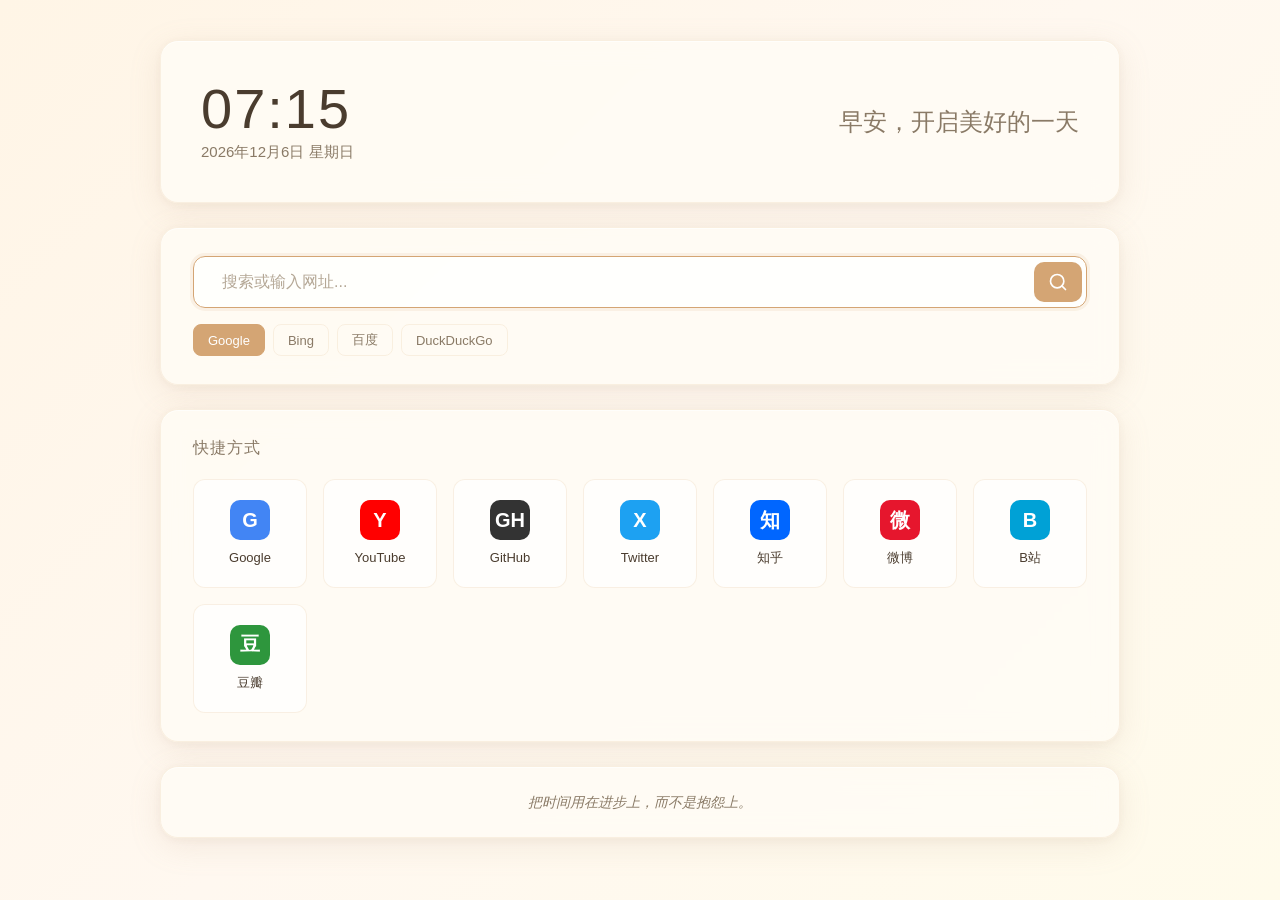
==== newtab.html @ 4c45e6b8 "feat: 创建浏览器新标签页插件 Co-authored-by: traeagent <traeagent@users.noreply.github.com>" ====
<!DOCTYPE html>
<html lang="zh-CN">
<head>
  <meta charset="UTF-8" />
  <meta name="viewport" content="width=device-width, initial-scale=1.0" />
  <title>New Tab</title>
  <link rel="stylesheet" href="styles.css" />
</head>
<body>
  <div class="container">
    <header class="hero-card">
      <div class="time-section">
        <div class="time" id="time">00:00</div>
        <div class="date" id="date">加载中...</div>
      </div>
      <div class="greeting" id="greeting">你好</div>
    </header>

    <section class="card search-card">
      <form class="search-box" id="searchForm">
        <input
          type="text"
          id="searchInput"
          class="search-input"
          placeholder="搜索或输入网址..."
          autocomplete="off"
          autofocus
        />
        <button type="submit" class="search-btn" aria-label="搜索">
          <svg viewBox="0 0 24 24" width="20" height="20" fill="none" stroke="currentColor" stroke-width="2" stroke-linecap="round" stroke-linejoin="round">
            <circle cx="11" cy="11" r="8"></circle>
            <line x1="21" y1="21" x2="16.65" y2="16.65"></line>
          </svg>
        </button>
      </form>
      <div class="search-engines">
        <button class="engine-btn active" data-engine="google">Google</button>
        <button class="engine-btn" data-engine="bing">Bing</button>
        <button class="engine-btn" data-engine="baidu">百度</button>
        <button class="engine-btn" data-engine="duckduckgo">DuckDuckGo</button>
      </div>
    </section>

    <section class="card shortcuts-card">
      <h2 class="card-title">快捷方式</h2>
      <div class="shortcuts-grid" id="shortcutsGrid"></div>
    </section>

    <footer class="footer-card">
      <div class="quote" id="quote">每一个不曾起舞的日子，都是对生命的辜负。</div>
    </footer>
  </div>
  <script src="script.js"></script>
</body>
</html>
---- styles.css ----
:root {
  --bg-gradient: linear-gradient(135deg, #fff5e6 0%, #fff8f0 50%, #fffbeb 100%);
  --card-bg: rgba(255, 252, 245, 0.85);
  --card-border: rgba(245, 230, 210, 0.6);
  --card-shadow: 0 8px 32px rgba(180, 150, 120, 0.15),
                 0 2px 8px rgba(180, 150, 120, 0.08),
                 inset 0 1px 0 rgba(255, 255, 255, 0.6);
  --card-hover-shadow: 0 12px 40px rgba(180, 150, 120, 0.25),
                       0 4px 12px rgba(180, 150, 120, 0.12),
                       inset 0 1px 0 rgba(255, 255, 255, 0.6);
  --text-primary: #4a3c2e;
  --text-secondary: #8a7a66;
  --text-muted: #b5a896;
  --accent: #d4a574;
  --accent-hover: #c99560;
  --input-bg: rgba(255, 255, 255, 0.7);
  --radius: 18px;
  --radius-sm: 12px;
}

* {
  margin: 0;
  padding: 0;
  box-sizing: border-box;
}

body {
  font-family: -apple-system, BlinkMacSystemFont, "Segoe UI", "PingFang SC",
               "Microsoft YaHei", sans-serif;
  min-height: 100vh;
  background: var(--bg-gradient);
  color: var(--text-primary);
  padding: 40px 20px;
  display: flex;
  justify-content: center;
  align-items: flex-start;
  -webkit-font-smoothing: antialiased;
  -moz-osx-font-smoothing: grayscale;
}

.container {
  width: 100%;
  max-width: 960px;
  display: flex;
  flex-direction: column;
  gap: 24px;
}

.card,
.hero-card,
.footer-card {
  background: var(--card-bg);
  border: 1px solid var(--card-border);
  border-radius: var(--radius);
  box-shadow: var(--card-shadow);
  backdrop-filter: blur(12px);
  -webkit-backdrop-filter: blur(12px);
  padding: 32px;
  transition: all 0.3s ease;
}

.hero-card {
  display: flex;
  justify-content: space-between;
  align-items: center;
  flex-wrap: wrap;
  gap: 20px;
  padding: 40px;
}

.time-section {
  display: flex;
  flex-direction: column;
  gap: 6px;
}

.time {
  font-size: 56px;
  font-weight: 200;
  letter-spacing: 2px;
  color: var(--text-primary);
  font-variant-numeric: tabular-nums;
  line-height: 1;
}

.date {
  font-size: 15px;
  color: var(--text-secondary);
}

.greeting {
  font-size: 24px;
  font-weight: 300;
  color: var(--text-secondary);
  text-align: right;
}

.search-card {
  padding: 28px 32px;
}

.search-box {
  display: flex;
  align-items: center;
  background: var(--input-bg);
  border: 1px solid var(--card-border);
  border-radius: var(--radius-sm);
  padding: 4px 4px 4px 20px;
  transition: all 0.2s ease;
}

.search-box:focus-within {
  border-color: var(--accent);
  box-shadow: 0 0 0 3px rgba(212, 165, 116, 0.12);
}

.search-input {
  flex: 1;
  border: none;
  outline: none;
  background: transparent;
  font-size: 16px;
  color: var(--text-primary);
  padding: 12px 8px;
  font-family: inherit;
}

.search-input::placeholder {
  color: var(--text-muted);
}

.search-btn {
  background: var(--accent);
  border: none;
  border-radius: 10px;
  padding: 10px 14px;
  cursor: pointer;
  color: white;
  display: flex;
  align-items: center;
  justify-content: center;
  transition: all 0.2s ease;
}

.search-btn:hover {
  background: var(--accent-hover);
  transform: translateY(-1px);
}

.search-engines {
  display: flex;
  gap: 8px;
  margin-top: 16px;
  flex-wrap: wrap;
}

.engine-btn {
  background: transparent;
  border: 1px solid var(--card-border);
  border-radius: 8px;
  padding: 6px 14px;
  font-size: 13px;
  color: var(--text-secondary);
  cursor: pointer;
  font-family: inherit;
  transition: all 0.2s ease;
}

.engine-btn:hover {
  color: var(--text-primary);
  border-color: var(--accent);
}

.engine-btn.active {
  background: var(--accent);
  border-color: var(--accent);
  color: white;
}

.shortcuts-card {
  padding: 28px 32px;
}

.card-title {
  font-size: 16px;
  font-weight: 500;
  color: var(--text-secondary);
  margin-bottom: 20px;
  letter-spacing: 1px;
}

.shortcuts-grid {
  display: grid;
  grid-template-columns: repeat(auto-fill, minmax(110px, 1fr));
  gap: 16px;
}

.shortcut-item {
  display: flex;
  flex-direction: column;
  align-items: center;
  justify-content: center;
  padding: 20px 12px;
  background: var(--input-bg);
  border: 1px solid var(--card-border);
  border-radius: var(--radius-sm);
  cursor: pointer;
  transition: all 0.2s ease;
  text-decoration: none;
  color: inherit;
  gap: 10px;
}

.shortcut-item:hover {
  transform: translateY(-3px);
  box-shadow: 0 6px 20px rgba(180, 150, 120, 0.15);
  border-color: var(--accent);
}

.shortcut-icon {
  width: 40px;
  height: 40px;
  border-radius: 10px;
  display: flex;
  align-items: center;
  justify-content: center;
  font-size: 20px;
  font-weight: 600;
  color: white;
}

.shortcut-name {
  font-size: 13px;
  color: var(--text-primary);
  text-align: center;
  line-height: 1.3;
}

.footer-card {
  padding: 24px 32px;
  text-align: center;
}

.quote {
  font-size: 14px;
  color: var(--text-secondary);
  font-style: italic;
  line-height: 1.6;
}

@media (max-width: 640px) {
  body {
    padding: 24px 16px;
  }

  .hero-card {
    flex-direction: column;
    text-align: center;
    padding: 28px 20px;
  }

  .greeting {
    text-align: center;
  }

  .time {
    font-size: 44px;
  }

  .card,
  .search-card,
  .shortcuts-card,
  .footer-card {
    padding: 20px;
  }

  .shortcuts-grid {
    grid-template-columns: repeat(auto-fill, minmax(90px, 1fr));
    gap: 12px;
  }
}
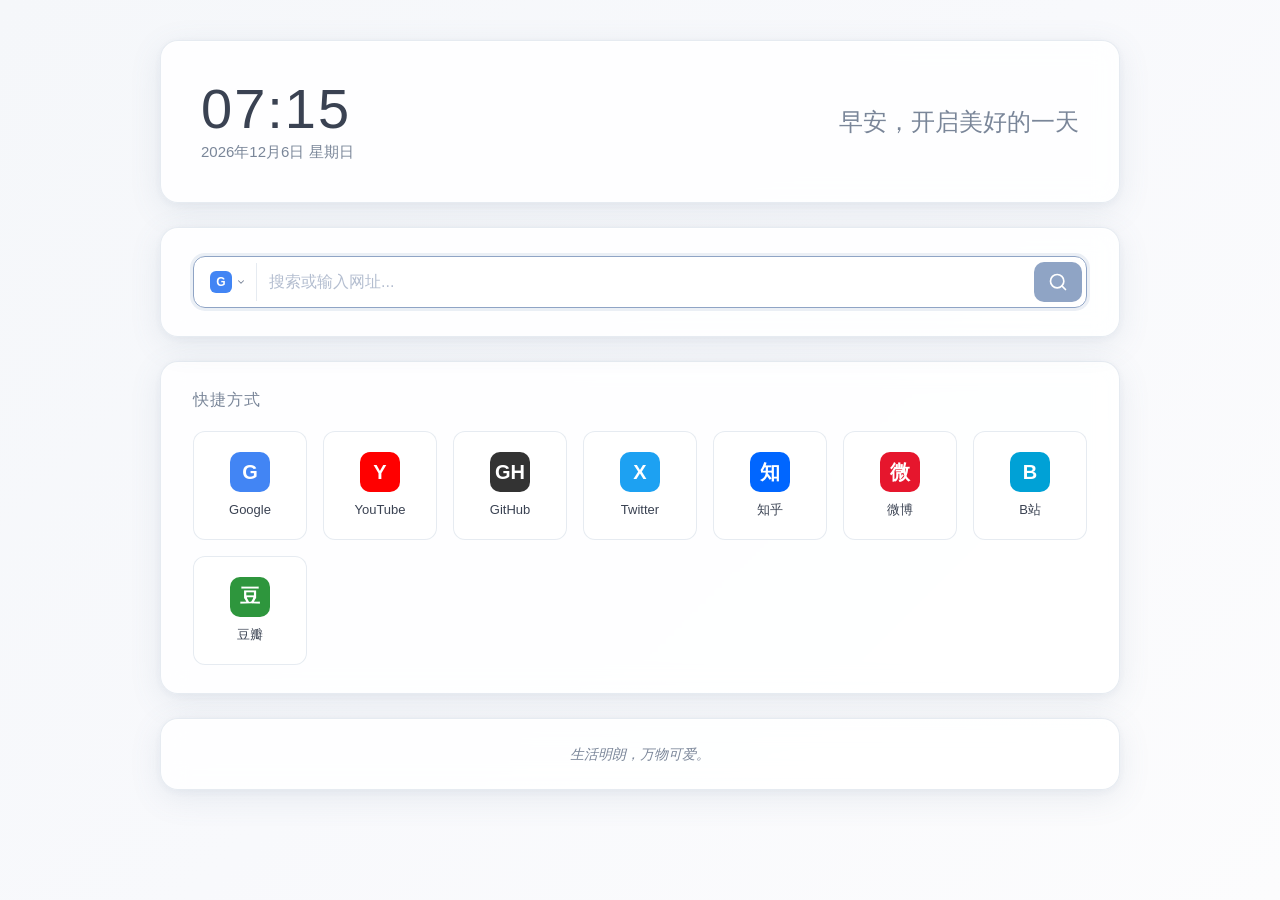
==== commit 970397e7: "feat: 创建浏览器新标签页插件 Co-authored-by: traeagent <traeagent@users.noreply.github.com>" ====
--- a/newtab.html
+++ b/newtab.html
@@ -2,7 +2,7 @@
 <html lang="zh-CN">
 <head>
   <meta charset="UTF-8" />
-  <meta name="viewport" content="width=device-width, initial-scale=1.0" />
+  <meta name="viewport" content="width=device-width, initial-scale=1.0, maximum-scale=1.0, minimum-scale=1.0, user-scalable=no, viewport-fit=cover" />
   <title>New Tab</title>
   <link rel="stylesheet" href="styles.css" />
 </head>
@@ -18,6 +18,13 @@
 
     <section class="card search-card">
       <form class="search-box" id="searchForm">
+        <div class="engine-select" id="engineSelect">
+          <button type="button" class="engine-trigger" id="engineTrigger" aria-haspopup="listbox" aria-expanded="false">
+            <span class="engine-icon" id="engineIcon">G</span>
+            <svg class="engine-caret" viewBox="0 0 24 24" width="10" height="10" fill="none" stroke="currentColor" stroke-width="2.5" stroke-linecap="round" stroke-linejoin="round"><polyline points="6 9 12 15 18 9"></polyline></svg>
+          </button>
+          <ul class="engine-menu" id="engineMenu" role="listbox"></ul>
+        </div>
         <input
           type="text"
           id="searchInput"
@@ -33,12 +40,6 @@
           </svg>
         </button>
       </form>
-      <div class="search-engines">
-        <button class="engine-btn active" data-engine="google">Google</button>
-        <button class="engine-btn" data-engine="bing">Bing</button>
-        <button class="engine-btn" data-engine="baidu">百度</button>
-        <button class="engine-btn" data-engine="duckduckgo">DuckDuckGo</button>
-      </div>
     </section>
 
     <section class="card shortcuts-card">
--- a/styles.css
+++ b/styles.css
@@ -1,19 +1,19 @@
 :root {
-  --bg-gradient: linear-gradient(135deg, #fff5e6 0%, #fff8f0 50%, #fffbeb 100%);
-  --card-bg: rgba(255, 252, 245, 0.85);
-  --card-border: rgba(245, 230, 210, 0.6);
-  --card-shadow: 0 8px 32px rgba(180, 150, 120, 0.15),
-                 0 2px 8px rgba(180, 150, 120, 0.08),
-                 inset 0 1px 0 rgba(255, 255, 255, 0.6);
-  --card-hover-shadow: 0 12px 40px rgba(180, 150, 120, 0.25),
-                       0 4px 12px rgba(180, 150, 120, 0.12),
-                       inset 0 1px 0 rgba(255, 255, 255, 0.6);
-  --text-primary: #4a3c2e;
-  --text-secondary: #8a7a66;
-  --text-muted: #b5a896;
-  --accent: #d4a574;
-  --accent-hover: #c99560;
-  --input-bg: rgba(255, 255, 255, 0.7);
+  --bg-gradient: linear-gradient(135deg, #f5f7fa 0%, #f8f9fc 50%, #fcfcfd 100%);
+  --card-bg: rgba(255, 255, 255, 0.85);
+  --card-border: rgba(200, 210, 225, 0.45);
+  --card-shadow: 0 8px 32px rgba(100, 120, 150, 0.12),
+                 0 2px 8px rgba(100, 120, 150, 0.06),
+                 inset 0 1px 0 rgba(255, 255, 255, 0.8);
+  --card-hover-shadow: 0 12px 40px rgba(100, 120, 150, 0.18),
+                       0 4px 12px rgba(100, 120, 150, 0.1),
+                       inset 0 1px 0 rgba(255, 255, 255, 0.8);
+  --text-primary: #3a4252;
+  --text-secondary: #7a8699;
+  --text-muted: #b4bed0;
+  --accent: #8fa4c5;
+  --accent-hover: #7a92b8;
+  --input-bg: rgba(255, 255, 255, 0.75);
   --radius: 18px;
   --radius-sm: 12px;
 }
@@ -22,6 +22,20 @@
   margin: 0;
   padding: 0;
   box-sizing: border-box;
+  -webkit-tap-highlight-color: transparent;
+  -webkit-touch-callout: none;
+  -webkit-user-select: none;
+  -ms-user-select: none;
+  user-select: none;
+  -webkit-text-size-adjust: 100%;
+  -ms-text-size-adjust: 100%;
+}
+
+html,
+body {
+  overscroll-behavior: none;
+  -webkit-overflow-scrolling: touch;
+  touch-action: manipulation;
 }
 
 body {
@@ -57,6 +71,7 @@
   -webkit-backdrop-filter: blur(12px);
   padding: 32px;
   transition: all 0.3s ease;
+  position: relative;
 }
 
 .hero-card {
@@ -97,6 +112,7 @@
 
 .search-card {
   padding: 28px 32px;
+  z-index: 2;
 }
 
 .search-box {
@@ -105,13 +121,131 @@
   background: var(--input-bg);
   border: 1px solid var(--card-border);
   border-radius: var(--radius-sm);
-  padding: 4px 4px 4px 20px;
+  padding: 4px 4px 4px 6px;
   transition: all 0.2s ease;
 }
 
 .search-box:focus-within {
   border-color: var(--accent);
-  box-shadow: 0 0 0 3px rgba(212, 165, 116, 0.12);
+  box-shadow: 0 0 0 3px rgba(143, 164, 197, 0.18);
+}
+
+.engine-select {
+  position: relative;
+  display: flex;
+  align-items: center;
+  padding: 0 4px 0 6px;
+  border-right: 1px solid var(--card-border);
+}
+
+.engine-trigger {
+  display: flex;
+  align-items: center;
+  gap: 4px;
+  background: transparent;
+  border: none;
+  outline: none;
+  cursor: pointer;
+  padding: 8px 6px 8px 4px;
+  border-radius: 8px;
+  color: var(--text-secondary);
+  font-family: inherit;
+  transition: background 0.2s ease, color 0.2s ease;
+}
+
+.engine-trigger:hover {
+  background-color: rgba(143, 164, 197, 0.1);
+  color: var(--text-primary);
+}
+
+.engine-trigger[aria-expanded="true"] {
+  background-color: rgba(143, 164, 197, 0.15);
+  color: var(--text-primary);
+}
+
+.engine-trigger[aria-expanded="true"] .engine-caret {
+  transform: rotate(180deg);
+}
+
+.engine-icon {
+  display: inline-flex;
+  align-items: center;
+  justify-content: center;
+  width: 22px;
+  height: 22px;
+  border-radius: 6px;
+  font-size: 12px;
+  font-weight: 700;
+  color: white;
+  letter-spacing: 0;
+  line-height: 1;
+}
+
+.engine-caret {
+  transition: transform 0.2s ease;
+  flex-shrink: 0;
+}
+
+.engine-menu {
+  position: absolute;
+  top: calc(100% + 6px);
+  left: 0;
+  min-width: 160px;
+  list-style: none;
+  padding: 6px;
+  margin: 0;
+  background: white;
+  border: 1px solid var(--card-border);
+  border-radius: 12px;
+  box-shadow: 0 8px 24px rgba(100, 120, 150, 0.18),
+              0 2px 6px rgba(100, 120, 150, 0.08);
+  opacity: 0;
+  visibility: hidden;
+  transform: translateY(-6px);
+  pointer-events: none;
+  transition: opacity 0.18s ease, transform 0.18s ease, visibility 0.18s;
+  z-index: 100;
+}
+
+.engine-select.open .engine-menu {
+  opacity: 1;
+  visibility: visible;
+  transform: translateY(0);
+  pointer-events: auto;
+}
+
+.engine-menu li {
+  display: flex;
+  align-items: center;
+  gap: 10px;
+  padding: 9px 12px 9px 4px;
+  border-radius: 8px;
+  font-size: 14px;
+  color: var(--text-primary);
+  cursor: pointer;
+  transition: background 0.15s ease;
+  white-space: nowrap;
+  user-select: none;
+}
+
+.engine-menu li:hover {
+  background-color: rgba(143, 164, 197, 0.12);
+}
+
+.engine-menu li.active {
+  background-color: rgba(143, 164, 197, 0.2);
+  font-weight: 500;
+}
+
+.engine-menu .engine-icon {
+  width: 22px;
+  height: 22px;
+  font-size: 12px;
+  border-radius: 6px;
+}
+
+.engine-menu .engine-label {
+  flex: 1;
 }
 
 .search-input {
@@ -121,8 +255,11 @@
   background: transparent;
   font-size: 16px;
   color: var(--text-primary);
-  padding: 12px 8px;
+  padding: 12px 10px 12px 12px;
   font-family: inherit;
+  -webkit-user-select: text;
+  user-select: text;
+  -webkit-touch-callout: default;
 }
 
 .search-input::placeholder {
@@ -145,36 +282,6 @@
 .search-btn:hover {
   background: var(--accent-hover);
   transform: translateY(-1px);
-}
-
-.search-engines {
-  display: flex;
-  gap: 8px;
-  margin-top: 16px;
-  flex-wrap: wrap;
-}
-
-.engine-btn {
-  background: transparent;
-  border: 1px solid var(--card-border);
-  border-radius: 8px;
-  padding: 6px 14px;
-  font-size: 13px;
-  color: var(--text-secondary);
-  cursor: pointer;
-  font-family: inherit;
-  transition: all 0.2s ease;
-}
-
-.engine-btn:hover {
-  color: var(--text-primary);
-  border-color: var(--accent);
-}
-
-.engine-btn.active {
-  background: var(--accent);
-  border-color: var(--accent);
-  color: white;
 }
 
 .shortcuts-card {
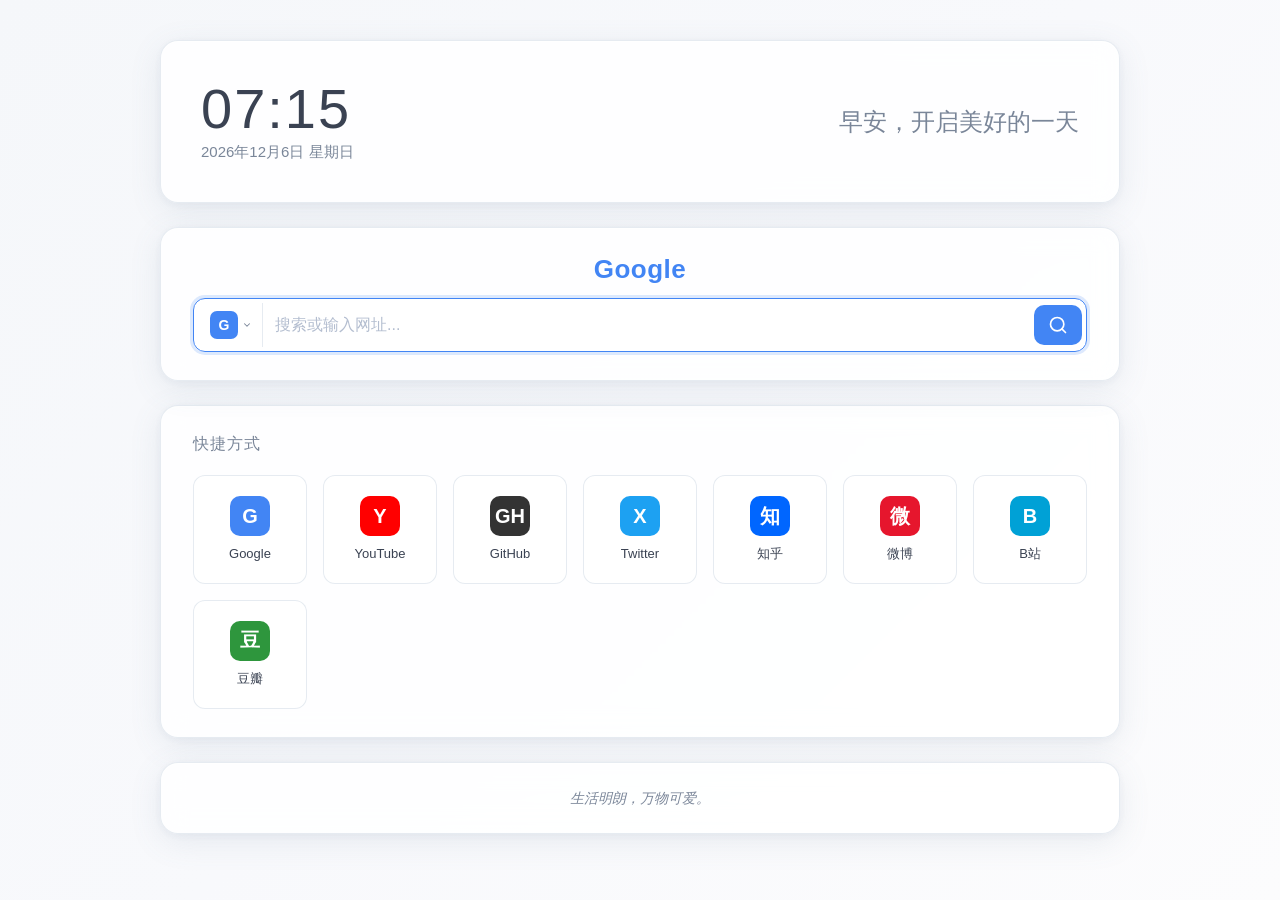
==== commit fdb45160: "feat: 创建浏览器新标签页插件 Co-authored-by: traeagent <traeagent@users.noreply.github.com>" ====
--- a/newtab.html
+++ b/newtab.html
@@ -17,6 +17,7 @@
     </header>
 
     <section class="card search-card">
+      <div class="engine-logo" id="engineLogo">Google</div>
       <form class="search-box" id="searchForm">
         <div class="engine-select" id="engineSelect">
           <button type="button" class="engine-trigger" id="engineTrigger" aria-haspopup="listbox" aria-expanded="false">
--- a/styles.css
+++ b/styles.css
@@ -16,6 +16,10 @@
   --input-bg: rgba(255, 255, 255, 0.75);
   --radius: 18px;
   --radius-sm: 12px;
+  --brand-color: #4285f4;
+  --brand-color-hover: #3367d6;
+  --brand-color-soft: rgba(66, 133, 244, 0.18);
+  --brand-color-ring: rgba(66, 133, 244, 0.14);
 }
 
 * {
@@ -36,6 +40,14 @@
   overscroll-behavior: none;
   -webkit-overflow-scrolling: touch;
   touch-action: manipulation;
+  overflow: hidden;
+  scrollbar-width: none;
+  -ms-overflow-style: none;
+}
+
+html::-webkit-scrollbar,
+body::-webkit-scrollbar {
+  display: none;
 }
 
 body {
@@ -115,6 +127,18 @@
   z-index: 2;
 }
 
+.engine-logo {
+  font-size: 26px;
+  font-weight: 700;
+  letter-spacing: 0.5px;
+  color: var(--brand-color);
+  text-align: center;
+  margin-bottom: 16px;
+  line-height: 1;
+  user-select: none;
+  transition: color 0.2s ease;
+}
+
 .search-box {
   display: flex;
   align-items: center;
@@ -126,8 +150,8 @@
 }
 
 .search-box:focus-within {
-  border-color: var(--accent);
-  box-shadow: 0 0 0 3px rgba(143, 164, 197, 0.18);
+  border-color: var(--brand-color);
+  box-shadow: 0 0 0 3px var(--brand-color-ring);
 }
 
 .engine-select {
@@ -154,12 +178,12 @@
 }
 
 .engine-trigger:hover {
-  background-color: rgba(143, 164, 197, 0.1);
+  background-color: var(--brand-color-soft);
   color: var(--text-primary);
 }
 
 .engine-trigger[aria-expanded="true"] {
-  background-color: rgba(143, 164, 197, 0.15);
+  background-color: var(--brand-color-soft);
   color: var(--text-primary);
 }
 
@@ -171,14 +195,15 @@
   display: inline-flex;
   align-items: center;
   justify-content: center;
-  width: 22px;
-  height: 22px;
-  border-radius: 6px;
-  font-size: 12px;
+  width: 28px;
+  height: 28px;
+  border-radius: 7px;
+  font-size: 14px;
   font-weight: 700;
   color: white;
   letter-spacing: 0;
   line-height: 1;
+  background: var(--brand-color);
 }
 
 .engine-caret {
@@ -238,10 +263,10 @@
 }
 
 .engine-menu .engine-icon {
-  width: 22px;
-  height: 22px;
-  font-size: 12px;
-  border-radius: 6px;
+  width: 28px;
+  height: 28px;
+  font-size: 14px;
+  border-radius: 7px;
 }
 
 .engine-menu .engine-label {
@@ -267,7 +292,7 @@
 }
 
 .search-btn {
-  background: var(--accent);
+  background: var(--brand-color);
   border: none;
   border-radius: 10px;
   padding: 10px 14px;
@@ -280,7 +305,7 @@
 }
 
 .search-btn:hover {
-  background: var(--accent-hover);
+  background: var(--brand-color-hover);
   transform: translateY(-1px);
 }
 
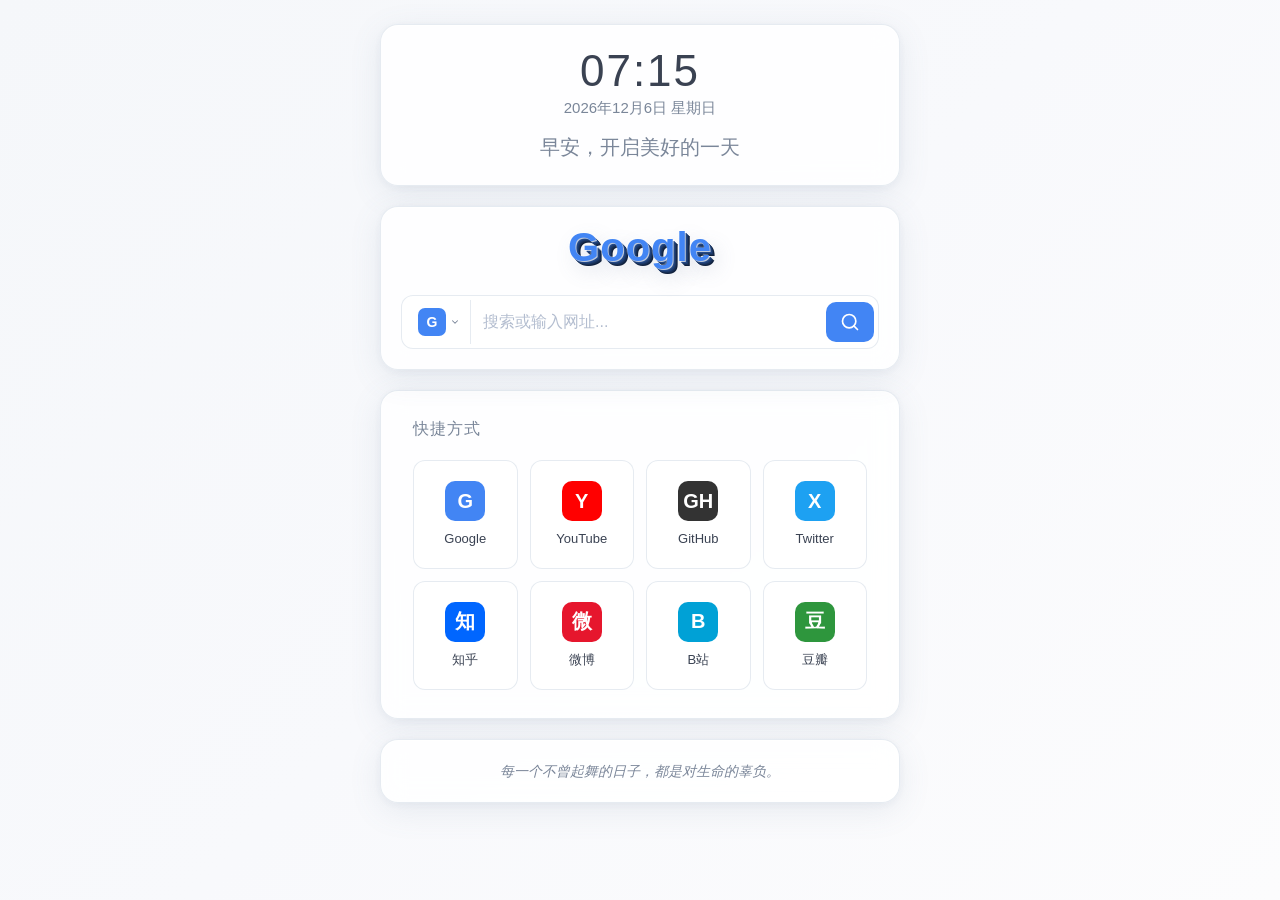
==== commit 332ace60: "feat: 创建浏览器新标签页插件 Co-authored-by: traeagent <traeagent@users.noreply.github.com>" ====
--- a/newtab.html
+++ b/newtab.html
@@ -32,7 +32,6 @@
           class="search-input"
           placeholder="搜索或输入网址..."
           autocomplete="off"
-          autofocus
         />
         <button type="submit" class="search-btn" aria-label="搜索">
           <svg viewBox="0 0 24 24" width="20" height="20" fill="none" stroke="currentColor" stroke-width="2" stroke-linecap="round" stroke-linejoin="round">
--- a/styles.css
+++ b/styles.css
@@ -56,7 +56,7 @@
   min-height: 100vh;
   background: var(--bg-gradient);
   color: var(--text-primary);
-  padding: 40px 20px;
+  padding: 24px 16px;
   display: flex;
   justify-content: center;
   align-items: flex-start;
@@ -66,10 +66,10 @@
 
 .container {
   width: 100%;
-  max-width: 960px;
+  max-width: 520px;
   display: flex;
   flex-direction: column;
-  gap: 24px;
+  gap: 20px;
 }
 
 .card,
@@ -81,28 +81,28 @@
   box-shadow: var(--card-shadow);
   backdrop-filter: blur(12px);
   -webkit-backdrop-filter: blur(12px);
-  padding: 32px;
-  transition: all 0.3s ease;
+  padding: 20px;
   position: relative;
 }
 
 .hero-card {
   display: flex;
-  justify-content: space-between;
-  align-items: center;
-  flex-wrap: wrap;
-  gap: 20px;
-  padding: 40px;
+  flex-direction: column;
+  justify-content: center;
+  align-items: center;
+  gap: 16px;
+  padding: 24px 20px;
 }
 
 .time-section {
   display: flex;
   flex-direction: column;
   gap: 6px;
+  align-items: center;
 }
 
 .time {
-  font-size: 56px;
+  font-size: 44px;
   font-weight: 200;
   letter-spacing: 2px;
   color: var(--text-primary);
@@ -116,27 +116,35 @@
 }
 
 .greeting {
-  font-size: 24px;
+  font-size: 20px;
   font-weight: 300;
   color: var(--text-secondary);
-  text-align: right;
+  text-align: center;
 }
 
 .search-card {
-  padding: 28px 32px;
+  padding: 20px;
   z-index: 2;
 }
 
 .engine-logo {
-  font-size: 26px;
-  font-weight: 700;
-  letter-spacing: 0.5px;
+  font-size: 40px;
+  font-weight: 800;
+  letter-spacing: 1px;
   color: var(--brand-color);
   text-align: center;
-  margin-bottom: 16px;
+  margin-bottom: 28px;
   line-height: 1;
   user-select: none;
-  transition: color 0.2s ease;
+  transition: color 0.2s ease, text-shadow 0.2s ease, transform 0.2s ease;
+  text-shadow:
+    1px 1px 0 rgba(255, 255, 255, 0.7),
+    -1px -1px 0 rgba(255, 255, 255, 0.3),
+    2px 2px 0 color-mix(in srgb, var(--brand-color) 55%, black),
+    3px 3px 0 color-mix(in srgb, var(--brand-color) 45%, black),
+    4px 4px 0 color-mix(in srgb, var(--brand-color) 35%, black),
+    5px 5px 0 color-mix(in srgb, var(--brand-color) 25%, black),
+    7px 9px 20px rgba(100, 120, 150, 0.25);
 }
 
 .search-box {
@@ -146,12 +154,6 @@
   border: 1px solid var(--card-border);
   border-radius: var(--radius-sm);
   padding: 4px 4px 4px 6px;
-  transition: all 0.2s ease;
-}
-
-.search-box:focus-within {
-  border-color: var(--brand-color);
-  box-shadow: 0 0 0 3px var(--brand-color-ring);
 }
 
 .engine-select {
@@ -168,18 +170,11 @@
   gap: 4px;
   background: transparent;
   border: none;
-  outline: none;
-  cursor: pointer;
   padding: 8px 6px 8px 4px;
   border-radius: 8px;
   color: var(--text-secondary);
   font-family: inherit;
-  transition: background 0.2s ease, color 0.2s ease;
-}
-
-.engine-trigger:hover {
-  background-color: var(--brand-color-soft);
-  color: var(--text-primary);
+  -webkit-tap-highlight-color: transparent;
 }
 
 .engine-trigger[aria-expanded="true"] {
@@ -247,14 +242,8 @@
   border-radius: 8px;
   font-size: 14px;
   color: var(--text-primary);
-  cursor: pointer;
-  transition: background 0.15s ease;
   white-space: nowrap;
   user-select: none;
-}
-
-.engine-menu li:hover {
-  background-color: rgba(143, 164, 197, 0.12);
 }
 
 .engine-menu li.active {
@@ -276,7 +265,6 @@
 .search-input {
   flex: 1;
   border: none;
-  outline: none;
   background: transparent;
   font-size: 16px;
   color: var(--text-primary);
@@ -296,17 +284,11 @@
   border: none;
   border-radius: 10px;
   padding: 10px 14px;
-  cursor: pointer;
   color: white;
   display: flex;
   align-items: center;
   justify-content: center;
-  transition: all 0.2s ease;
-}
-
-.search-btn:hover {
-  background: var(--brand-color-hover);
-  transform: translateY(-1px);
+  -webkit-tap-highlight-color: transparent;
 }
 
 .shortcuts-card {
@@ -323,8 +305,8 @@
 
 .shortcuts-grid {
   display: grid;
-  grid-template-columns: repeat(auto-fill, minmax(110px, 1fr));
-  gap: 16px;
+  grid-template-columns: repeat(auto-fill, minmax(90px, 1fr));
+  gap: 12px;
 }
 
 .shortcut-item {
@@ -336,17 +318,10 @@
   background: var(--input-bg);
   border: 1px solid var(--card-border);
   border-radius: var(--radius-sm);
-  cursor: pointer;
-  transition: all 0.2s ease;
   text-decoration: none;
   color: inherit;
   gap: 10px;
-}
-
-.shortcut-item:hover {
-  transform: translateY(-3px);
-  box-shadow: 0 6px 20px rgba(180, 150, 120, 0.15);
-  border-color: var(--accent);
+  -webkit-tap-highlight-color: transparent;
 }
 
 .shortcut-icon {
@@ -369,7 +344,7 @@
 }
 
 .footer-card {
-  padding: 24px 32px;
+  padding: 20px;
   text-align: center;
 }
 
@@ -379,35 +354,3 @@
   font-style: italic;
   line-height: 1.6;
 }
-
-@media (max-width: 640px) {
-  body {
-    padding: 24px 16px;
-  }
-
-  .hero-card {
-    flex-direction: column;
-    text-align: center;
-    padding: 28px 20px;
-  }
-
-  .greeting {
-    text-align: center;
-  }
-
-  .time {
-    font-size: 44px;
-  }
-
-  .card,
-  .search-card,
-  .shortcuts-card,
-  .footer-card {
-    padding: 20px;
-  }
-
-  .shortcuts-grid {
-    grid-template-columns: repeat(auto-fill, minmax(90px, 1fr));
-    gap: 12px;
-  }
-}
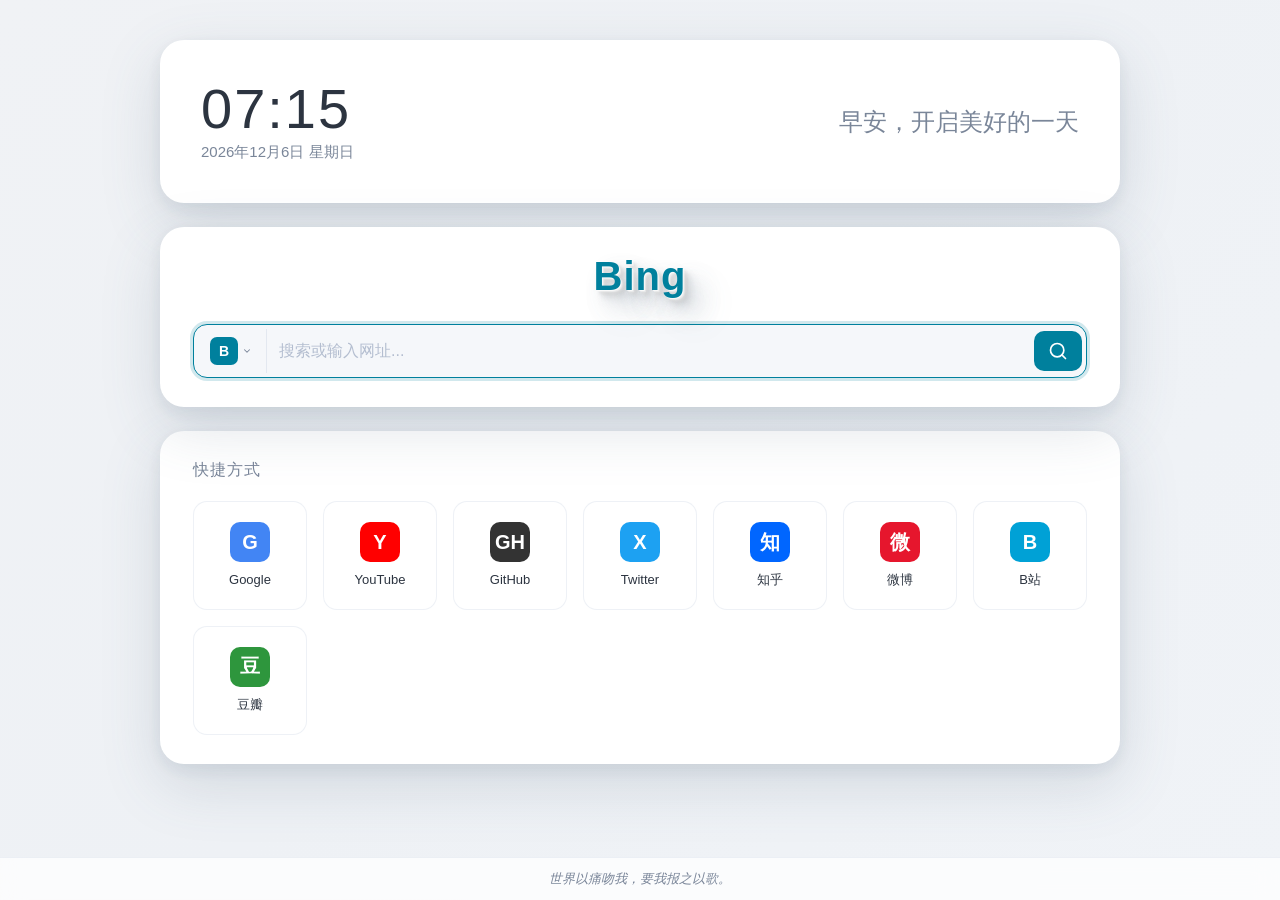
==== commit f9483aab: "feat: 创建浏览器新标签页插件 Co-authored-by: traeagent <traeagent@users.noreply.github.com>" ====
--- a/newtab.html
+++ b/newtab.html
@@ -32,6 +32,7 @@
           class="search-input"
           placeholder="搜索或输入网址..."
           autocomplete="off"
+          autofocus
         />
         <button type="submit" class="search-btn" aria-label="搜索">
           <svg viewBox="0 0 24 24" width="20" height="20" fill="none" stroke="currentColor" stroke-width="2" stroke-linecap="round" stroke-linejoin="round">
@@ -46,11 +47,9 @@
       <h2 class="card-title">快捷方式</h2>
       <div class="shortcuts-grid" id="shortcutsGrid"></div>
     </section>
+  </div>
 
-    <footer class="footer-card">
-      <div class="quote" id="quote">每一个不曾起舞的日子，都是对生命的辜负。</div>
-    </footer>
-  </div>
+  <div class="bottom-bar" id="quote">每一个不曾起舞的日子，都是对生命的辜负。</div>
   <script src="script.js"></script>
 </body>
 </html>
--- a/styles.css
+++ b/styles.css
@@ -1,25 +1,23 @@
 :root {
-  --bg-gradient: linear-gradient(135deg, #f5f7fa 0%, #f8f9fc 50%, #fcfcfd 100%);
-  --card-bg: rgba(255, 255, 255, 0.85);
-  --card-border: rgba(200, 210, 225, 0.45);
-  --card-shadow: 0 8px 32px rgba(100, 120, 150, 0.12),
-                 0 2px 8px rgba(100, 120, 150, 0.06),
-                 inset 0 1px 0 rgba(255, 255, 255, 0.8);
-  --card-hover-shadow: 0 12px 40px rgba(100, 120, 150, 0.18),
-                       0 4px 12px rgba(100, 120, 150, 0.1),
-                       inset 0 1px 0 rgba(255, 255, 255, 0.8);
-  --text-primary: #3a4252;
+  --bg-gradient: linear-gradient(135deg, #f0f2f5 0%, #eef1f5 50%, #f0f3f7 100%);
+  --card-bg: #ffffff;
+  --card-border: transparent;
+  --card-shadow: 0 20px 60px rgba(80, 100, 120, 0.18),
+                 0 6px 16px rgba(80, 100, 120, 0.1);
+  --card-hover-shadow: 0 28px 72px rgba(80, 100, 120, 0.25),
+                       0 8px 20px rgba(80, 100, 120, 0.12);
+  --text-primary: #2c3440;
   --text-secondary: #7a8699;
   --text-muted: #b4bed0;
   --accent: #8fa4c5;
   --accent-hover: #7a92b8;
-  --input-bg: rgba(255, 255, 255, 0.75);
-  --radius: 18px;
-  --radius-sm: 12px;
-  --brand-color: #4285f4;
-  --brand-color-hover: #3367d6;
-  --brand-color-soft: rgba(66, 133, 244, 0.18);
-  --brand-color-ring: rgba(66, 133, 244, 0.14);
+  --input-bg: #f5f7fa;
+  --radius: 24px;
+  --radius-sm: 14px;
+  --brand-color: #00809d;
+  --brand-color-hover: #006a83;
+  --brand-color-soft: rgba(0, 128, 157, 0.12);
+  --brand-color-ring: rgba(0, 128, 157, 0.18);
 }
 
 * {
@@ -56,7 +54,7 @@
   min-height: 100vh;
   background: var(--bg-gradient);
   color: var(--text-primary);
-  padding: 24px 16px;
+  padding: 40px 20px;
   display: flex;
   justify-content: center;
   align-items: flex-start;
@@ -66,43 +64,43 @@
 
 .container {
   width: 100%;
-  max-width: 520px;
+  max-width: 960px;
   display: flex;
   flex-direction: column;
-  gap: 20px;
+  gap: 24px;
+  padding-bottom: 56px;
 }
 
 .card,
-.hero-card,
-.footer-card {
+.hero-card {
   background: var(--card-bg);
   border: 1px solid var(--card-border);
   border-radius: var(--radius);
   box-shadow: var(--card-shadow);
   backdrop-filter: blur(12px);
   -webkit-backdrop-filter: blur(12px);
-  padding: 20px;
+  padding: 32px;
+  transition: all 0.3s ease;
   position: relative;
 }
 
 .hero-card {
   display: flex;
-  flex-direction: column;
-  justify-content: center;
-  align-items: center;
-  gap: 16px;
-  padding: 24px 20px;
+  justify-content: space-between;
+  align-items: center;
+  flex-wrap: wrap;
+  gap: 20px;
+  padding: 40px;
 }
 
 .time-section {
   display: flex;
   flex-direction: column;
   gap: 6px;
-  align-items: center;
 }
 
 .time {
-  font-size: 44px;
+  font-size: 56px;
   font-weight: 200;
   letter-spacing: 2px;
   color: var(--text-primary);
@@ -116,52 +114,63 @@
 }
 
 .greeting {
-  font-size: 20px;
+  font-size: 24px;
   font-weight: 300;
   color: var(--text-secondary);
-  text-align: center;
+  text-align: right;
 }
 
 .search-card {
-  padding: 20px;
+  padding: 28px 32px;
   z-index: 2;
 }
 
 .engine-logo {
   font-size: 40px;
-  font-weight: 800;
+  font-weight: 900;
   letter-spacing: 1px;
   color: var(--brand-color);
   text-align: center;
   margin-bottom: 28px;
   line-height: 1;
   user-select: none;
-  transition: color 0.2s ease, text-shadow 0.2s ease, transform 0.2s ease;
+  transition: color 0.2s ease, text-shadow 0.2s ease;
   text-shadow:
-    1px 1px 0 rgba(255, 255, 255, 0.7),
-    -1px -1px 0 rgba(255, 255, 255, 0.3),
-    2px 2px 0 color-mix(in srgb, var(--brand-color) 55%, black),
-    3px 3px 0 color-mix(in srgb, var(--brand-color) 45%, black),
-    4px 4px 0 color-mix(in srgb, var(--brand-color) 35%, black),
-    5px 5px 0 color-mix(in srgb, var(--brand-color) 25%, black),
-    7px 9px 20px rgba(100, 120, 150, 0.25);
+    1px 1px 0.5px rgba(255, 255, 255, 0.7),
+    2px 2px 1px rgba(245, 245, 245, 0.6),
+    3px 3px 2px rgba(225, 225, 225, 0.5),
+    4px 4px 3px rgba(205, 205, 205, 0.4),
+    6px 6px 5px rgba(180, 180, 180, 0.3),
+    8px 8px 10px rgba(160, 170, 180, 0.3),
+    14px 14px 24px rgba(100, 120, 140, 0.3),
+    20px 20px 35px rgba(100, 120, 140, 0.2);
+}
+
+.engine-logo:hover {
+  transform: translateY(-2px) scale(1.02);
 }
 
 .search-box {
   display: flex;
   align-items: center;
   background: var(--input-bg);
-  border: 1px solid var(--card-border);
+  border: 1px solid rgba(200, 210, 225, 0.4);
   border-radius: var(--radius-sm);
   padding: 4px 4px 4px 6px;
+  transition: all 0.2s ease;
+}
+
+.search-box:focus-within {
+  border-color: var(--brand-color);
+  box-shadow: 0 0 0 3px var(--brand-color-ring);
 }
 
 .engine-select {
   position: relative;
   display: flex;
   align-items: center;
-  padding: 0 4px 0 6px;
-  border-right: 1px solid var(--card-border);
+  padding: 0 8px 0 6px;
+  border-right: 1px solid rgba(200, 210, 225, 0.4);
 }
 
 .engine-trigger {
@@ -170,11 +179,18 @@
   gap: 4px;
   background: transparent;
   border: none;
+  outline: none;
+  cursor: pointer;
   padding: 8px 6px 8px 4px;
   border-radius: 8px;
   color: var(--text-secondary);
   font-family: inherit;
-  -webkit-tap-highlight-color: transparent;
+  transition: background 0.2s ease, color 0.2s ease;
+}
+
+.engine-trigger:hover {
+  background-color: var(--brand-color-soft);
+  color: var(--text-primary);
 }
 
 .engine-trigger[aria-expanded="true"] {
@@ -215,7 +231,7 @@
   padding: 6px;
   margin: 0;
   background: white;
-  border: 1px solid var(--card-border);
+  border: 1px solid rgba(200, 210, 225, 0.35);
   border-radius: 12px;
   box-shadow: 0 8px 24px rgba(100, 120, 150, 0.18),
               0 2px 6px rgba(100, 120, 150, 0.08);
@@ -242,8 +258,14 @@
   border-radius: 8px;
   font-size: 14px;
   color: var(--text-primary);
+  cursor: pointer;
+  transition: background 0.15s ease;
   white-space: nowrap;
   user-select: none;
+}
+
+.engine-menu li:hover {
+  background-color: rgba(143, 164, 197, 0.12);
 }
 
 .engine-menu li.active {
@@ -265,6 +287,7 @@
 .search-input {
   flex: 1;
   border: none;
+  outline: none;
   background: transparent;
   font-size: 16px;
   color: var(--text-primary);
@@ -284,11 +307,17 @@
   border: none;
   border-radius: 10px;
   padding: 10px 14px;
+  cursor: pointer;
   color: white;
   display: flex;
   align-items: center;
   justify-content: center;
-  -webkit-tap-highlight-color: transparent;
+  transition: all 0.2s ease;
+}
+
+.search-btn:hover {
+  background: var(--brand-color-hover);
+  transform: translateY(-1px);
 }
 
 .shortcuts-card {
@@ -305,8 +334,16 @@
 
 .shortcuts-grid {
   display: grid;
-  grid-template-columns: repeat(auto-fill, minmax(90px, 1fr));
-  gap: 12px;
+  grid-template-columns: repeat(auto-fill, minmax(110px, 1fr));
+  gap: 16px;
+}
+
+.shortcuts-grid.edit-mode .shortcut-item {
+  cursor: grab;
+}
+
+.shortcuts-grid.edit-mode .shortcut-item.dragging-active {
+  cursor: grabbing;
 }
 
 .shortcut-item {
@@ -315,13 +352,99 @@
   align-items: center;
   justify-content: center;
   padding: 20px 12px;
-  background: var(--input-bg);
-  border: 1px solid var(--card-border);
+  background: #ffffff;
+  border: 1px solid rgba(200, 210, 225, 0.3);
   border-radius: var(--radius-sm);
+  cursor: pointer;
+  transition: transform 0.15s ease, box-shadow 0.15s ease, border-color 0.15s ease, opacity 0.15s ease;
   text-decoration: none;
   color: inherit;
   gap: 10px;
+  position: relative;
+  user-select: none;
+  -webkit-user-select: none;
   -webkit-tap-highlight-color: transparent;
+  touch-action: none;
+  outline: none;
+}
+
+.shortcut-item.pressed {
+  transform: scale(0.93);
+  opacity: 0.85;
+  box-shadow: 0 2px 8px rgba(100, 120, 150, 0.25);
+}
+
+.shortcut-item.dragging {
+  opacity: 0.9;
+  box-shadow: 0 8px 24px rgba(100, 120, 150, 0.4);
+  border-color: var(--brand-color);
+}
+
+.shortcut-item.drag-target {
+  border-color: var(--brand-color);
+  border-style: dashed;
+  border-width: 2px;
+  box-shadow: 0 0 0 3px var(--brand-color-ring);
+}
+
+.shortcut-item.wobble {
+  animation: wobble 0.35s ease-in-out;
+}
+
+@keyframes wobble {
+  0%   { transform: rotate(0deg) scale(1); }
+  25%  { transform: rotate(-1.5deg) scale(1.02); }
+  50%  { transform: rotate(1.5deg) scale(1.02); }
+  75%  { transform: rotate(-0.8deg) scale(1.01); }
+  100% { transform: rotate(0deg) scale(1); }
+}
+
+.shortcut-item:hover {
+  transform: translateY(-3px);
+  box-shadow: 0 6px 20px rgba(100, 120, 150, 0.15);
+  border-color: var(--accent);
+}
+
+.shortcut-delete {
+  position: absolute;
+  top: -8px;
+  right: -8px;
+  width: 22px;
+  height: 22px;
+  border-radius: 50%;
+  background: #ef4444;
+  border: 2px solid white;
+  color: white;
+  display: flex;
+  align-items: center;
+  justify-content: center;
+  font-size: 14px;
+  font-weight: 700;
+  line-height: 1;
+  cursor: pointer;
+  opacity: 0;
+  visibility: hidden;
+  transform: scale(0.6);
+  transition: opacity 0.2s ease, transform 0.2s ease, visibility 0.2s;
+  z-index: 10;
+  box-shadow: 0 2px 6px rgba(0,0,0,0.25);
+  -webkit-tap-highlight-color: transparent;
+}
+
+.shortcut-delete:active {
+  transform: scale(0.9);
+  background: #dc2626;
+}
+
+.edit-mode .shortcut-delete {
+  opacity: 1;
+  visibility: visible;
+  transform: scale(1);
+}
+
+.edit-mode .shortcut-item:hover {
+  transform: none;
+  box-shadow: 0 2px 8px rgba(100, 120, 150, 0.15);
 }
 
 .shortcut-icon {
@@ -343,14 +466,50 @@
   line-height: 1.3;
 }
 
-.footer-card {
-  padding: 20px;
+.bottom-bar {
+  position: fixed;
+  bottom: 0;
+  left: 0;
+  right: 0;
+  padding: 12px 20px;
+  background: rgba(255, 255, 255, 0.75);
+  backdrop-filter: blur(12px);
+  -webkit-backdrop-filter: blur(12px);
+  border-top: 1px solid rgba(200, 210, 225, 0.3);
   text-align: center;
-}
-
-.quote {
-  font-size: 14px;
+  font-size: 13px;
   color: var(--text-secondary);
   font-style: italic;
-  line-height: 1.6;
-}
+  z-index: 10;
+}
+
+@media (max-width: 640px) {
+  body {
+    padding: 24px 16px;
+  }
+
+  .hero-card {
+    flex-direction: column;
+    text-align: center;
+    padding: 28px 20px;
+  }
+
+  .greeting {
+    text-align: center;
+  }
+
+  .time {
+    font-size: 44px;
+  }
+
+  .card,
+  .search-card,
+  .shortcuts-card {
+    padding: 20px;
+  }
+
+  .shortcuts-grid {
+    grid-template-columns: repeat(auto-fill, minmax(90px, 1fr));
+    gap: 12px;
+  }
+}
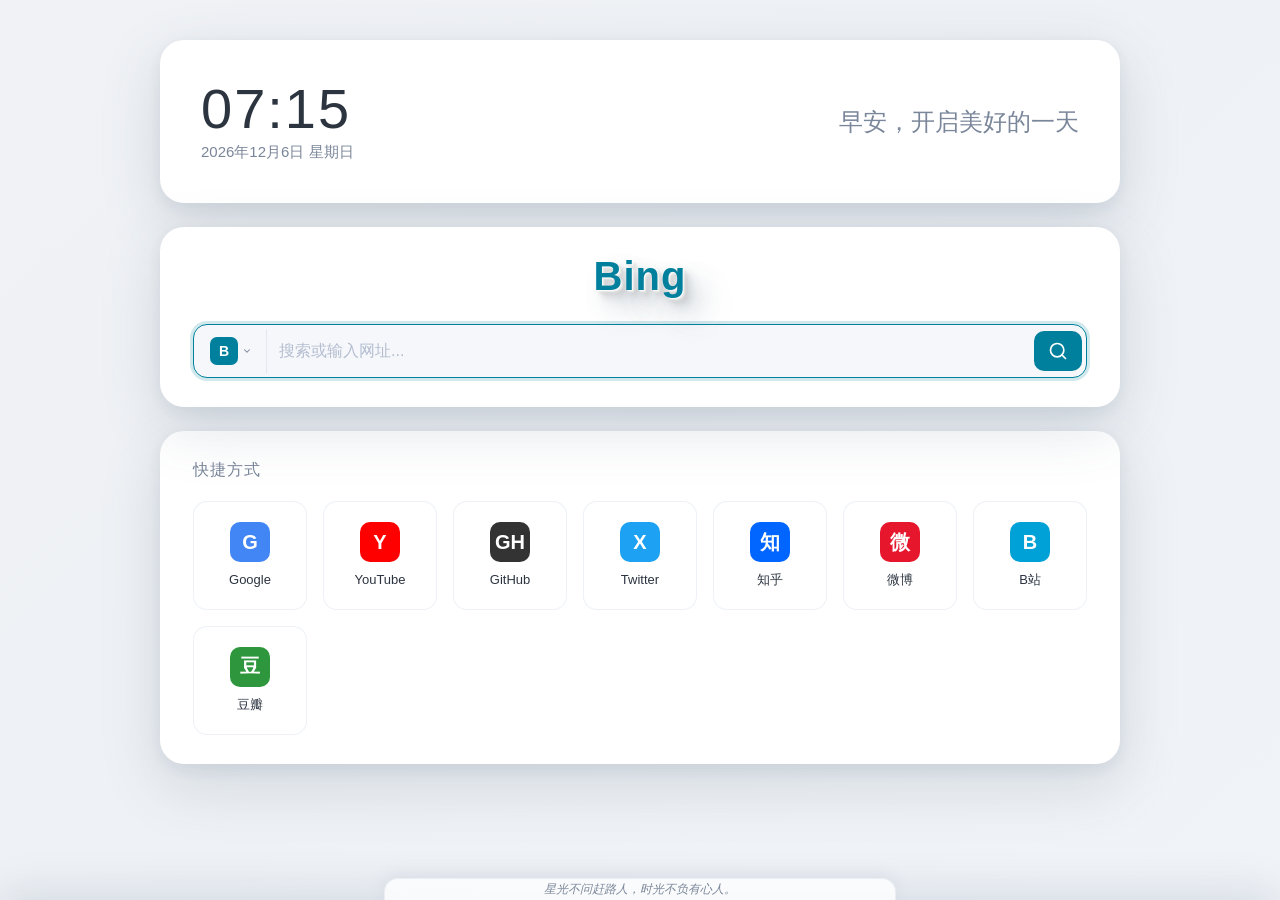
==== commit 7a84db90: "feat: 创建浏览器新标签页插件 Co-authored-by: traeagent <traeagent@users.noreply.github.com>" ====
--- a/newtab.html
+++ b/newtab.html
@@ -49,7 +49,13 @@
     </section>
   </div>
 
-  <div class="bottom-bar" id="quote">每一个不曾起舞的日子，都是对生命的辜负。</div>
+  <div class="bottom-bar"><span id="quote">每一个不曾起舞的日子，都是对生命的辜负。</span></div>
+
+  <div class="drawer" id="drawer">
+    <div class="drawer-content" id="drawerContent">
+      <p style="text-align:center;color:#aaa;font-size:13px;">功能开发中…</p>
+    </div>
+  </div>
   <script src="script.js"></script>
 </body>
 </html>
--- a/styles.css
+++ b/styles.css
@@ -68,7 +68,7 @@
   display: flex;
   flex-direction: column;
   gap: 24px;
-  padding-bottom: 56px;
+  padding-bottom: 44px;
 }
 
 .card,
@@ -469,18 +469,73 @@
 .bottom-bar {
   position: fixed;
   bottom: 0;
+  left: 30%;
+  width: 40%;
+  padding: 2px 14px;
+  box-sizing: border-box;
+  background: rgba(255, 255, 255, 0.8);
+  backdrop-filter: blur(10px);
+  -webkit-backdrop-filter: blur(10px);
+  border-radius: 14px 14px 0 0;
+  border: 1px solid rgba(200, 210, 225, 0.3);
+  border-bottom: none;
+  box-shadow: 0 -4px 16px rgba(100, 120, 140, 0.1);
+  text-align: center;
+  font-size: 12px;
+  color: var(--text-secondary);
+  font-style: italic;
+  z-index: 21;
+  overflow: visible;
+  white-space: nowrap;
+  touch-action: none;
+  user-select: none;
+}
+
+.bottom-bar #quote {
+  display: inline-block;
+  white-space: nowrap;
+}
+
+.bottom-bar.scrolling {
+  text-align: left;
+}
+
+@keyframes marquee {
+  0%   { transform: translateX(0); }
+  100% { transform: translateX(-50%); }
+}
+
+/* ── 底部抽屉 ── */
+
+.drawer {
+  position: fixed;
+  bottom: 0;
   left: 0;
   right: 0;
-  padding: 12px 20px;
-  background: rgba(255, 255, 255, 0.75);
-  backdrop-filter: blur(12px);
-  -webkit-backdrop-filter: blur(12px);
-  border-top: 1px solid rgba(200, 210, 225, 0.3);
-  text-align: center;
-  font-size: 13px;
-  color: var(--text-secondary);
-  font-style: italic;
-  z-index: 10;
+  height: 52vh;
+  background: rgba(255, 255, 255, 0.95);
+  backdrop-filter: blur(16px);
+  -webkit-backdrop-filter: blur(16px);
+  border-radius: 18px 18px 0 0;
+  border-top: 1px solid rgba(200, 210, 225, 0.35);
+  box-shadow: 0 -8px 40px rgba(100, 120, 150, 0.18);
+  z-index: 20;
+  transform: translateY(100%);
+  transition: transform 0.35s cubic-bezier(0.32, 0.72, 0, 1);
+  touch-action: none;
+  user-select: none;
+  display: flex;
+  flex-direction: column;
+}
+.drawer.open {
+  transform: translateY(0);
+}
+
+.drawer-content {
+  flex: 1;
+  overflow-y: auto;
+  padding: 8px 20px 24px;
+  -webkit-overflow-scrolling: touch;
 }
 
 @media (max-width: 640px) {
